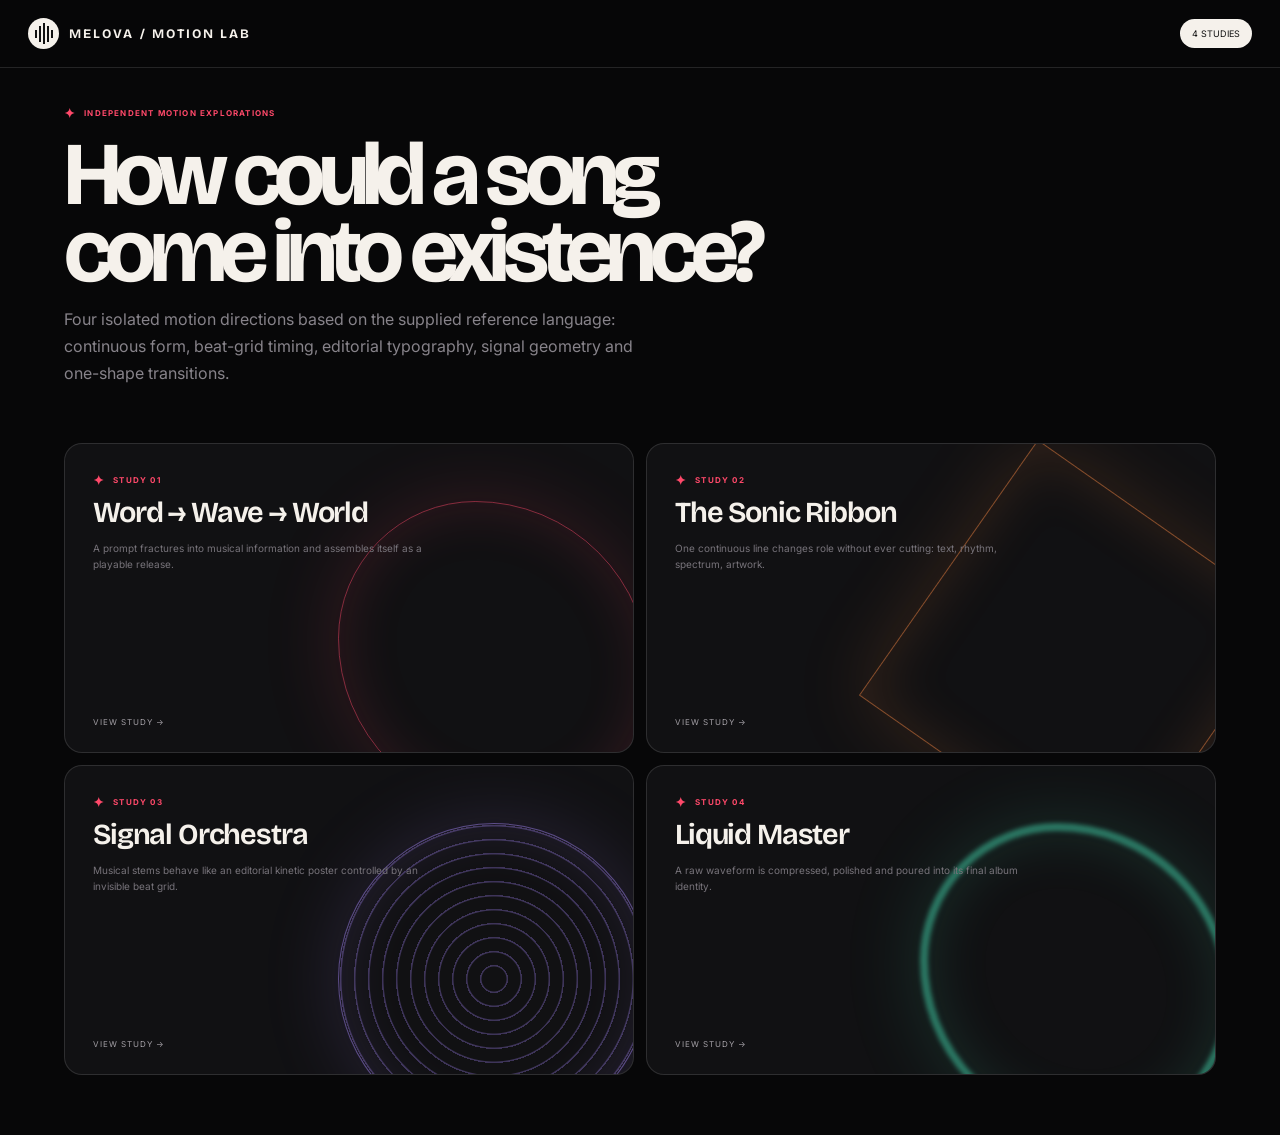
==== index.html @ 2d147fee "Add Melova motion studies" ====
<!doctype html><html><head><meta charset="utf-8"><meta name="viewport" content="width=device-width"><title>MELOVA Motion Studies</title><link rel="stylesheet" href="assets/base.css"></head><body><nav class="top"><a class="brand" href="index.html"><span class="mark"><i></i><i></i><i></i><i></i><i></i></span>MELOVA / MOTION LAB</a><div class="nav"><a class="active">4 STUDIES</a></div></nav><main class="home"><header><div class="eyebrow">INDEPENDENT MOTION EXPLORATIONS</div><h1>How could a song<br>come into existence?</h1><p>Four isolated motion directions based on the supplied reference language: continuous form, beat-grid timing, editorial typography, signal geometry and one-shape transitions.</p></header><section class="grid"><a class="tile" href="word-to-wave.html" style="--c:#ff496a"><span class="eyebrow">STUDY 01</span><h2>Word → Wave → World</h2><p>A prompt fractures into musical information and assembles itself as a playable release.</p><i class="tile-art"></i></a><a class="tile" href="sonic-ribbon.html" style="--c:#ff8b45"><span class="eyebrow">STUDY 02</span><h2>The Sonic Ribbon</h2><p>One continuous line changes role without ever cutting: text, rhythm, spectrum, artwork.</p><i class="tile-art"></i></a><a class="tile" href="signal-orchestra.html" style="--c:#a989ff"><span class="eyebrow">STUDY 03</span><h2>Signal Orchestra</h2><p>Musical stems behave like an editorial kinetic poster controlled by an invisible beat grid.</p><i class="tile-art"></i></a><a class="tile" href="liquid-master.html" style="--c:#45d9b0"><span class="eyebrow">STUDY 04</span><h2>Liquid Master</h2><p>A raw waveform is compressed, polished and poured into its final album identity.</p><i class="tile-art"></i></a></section></main></body></html>
---- assets/base.css ----
@import url('https://fonts.googleapis.com/css2?family=Bricolage+Grotesque:opsz,wght@12..96,500;12..96,600;12..96,700&family=Inter:wght@400;500;600&display=swap');
:root{--ink:#070708;--paper:#f5f1eb;--hot:#ff496a;--muted:#827e84;--line:rgba(255,255,255,.12)}*{box-sizing:border-box}html,body{margin:0;min-height:100%;background:var(--ink);color:var(--paper);font-family:Inter,sans-serif}button,a{font:inherit;color:inherit}button{cursor:pointer}.top{position:fixed;z-index:50;left:0;right:0;top:0;height:68px;padding:0 28px;display:flex;align-items:center;justify-content:space-between;border-bottom:1px solid var(--line);background:rgba(7,7,8,.78);backdrop-filter:blur(18px)}.brand{display:flex;align-items:center;gap:10px;font:700 13px 'Bricolage Grotesque';letter-spacing:.16em;text-decoration:none}.mark{width:31px;height:31px;display:flex;align-items:center;justify-content:center;gap:2px;border-radius:50%;background:var(--paper)}.mark i{width:2px;height:8px;background:#111}.mark i:nth-child(2),.mark i:nth-child(4){height:16px}.mark i:nth-child(3){height:21px}.nav{display:flex;align-items:center;gap:7px}.nav a,.nav button{padding:8px 11px;border:1px solid var(--line);border-radius:99px;background:#111114;color:#aaa6ac;font-size:9px;text-decoration:none}.nav a.active{color:#111;background:var(--paper)}.stage{position:relative;height:100vh;min-height:680px;padding:98px 5vw 42px;overflow:hidden;isolation:isolate}.eyebrow{display:flex;align-items:center;gap:8px;color:var(--hot);font-size:8px;font-weight:700;letter-spacing:.15em}.eyebrow:before{content:'✦';font-size:13px}.copy{position:absolute;z-index:5;left:5vw;bottom:7vh;max-width:510px}.copy h1{margin:14px 0 13px;font:700 clamp(48px,6vw,90px)/.88 'Bricolage Grotesque';letter-spacing:-.07em}.copy p{max-width:430px;margin:0;color:#8c888f;font-size:12px;line-height:1.65}.meta{position:absolute;z-index:10;right:4vw;bottom:5vh;display:flex;gap:22px;color:#6b676e;font-size:8px}.meta span{display:flex;flex-direction:column;gap:5px}.meta b{color:#d4d0d4;font-size:10px}.grain{position:absolute;z-index:20;inset:0;opacity:.13;pointer-events:none;background-image:url("data:image/svg+xml,%3Csvg viewBox='0 0 160 160' xmlns='http://www.w3.org/2000/svg'%3E%3Cfilter id='n'%3E%3CfeTurbulence type='fractalNoise' baseFrequency='.9' numOctaves='3' stitchTiles='stitch'/%3E%3C/filter%3E%3Crect width='100%25' height='100%25' filter='url(%23n)' opacity='.45'/%3E%3C/svg%3E")}.paused *{animation-play-state:paused!important}.backdrop{position:absolute;z-index:-3;inset:0;background:radial-gradient(circle at 72% 42%,color-mix(in srgb,var(--hot) 18%,transparent),transparent 28%),#09090b}.badge{position:absolute;z-index:5;right:5vw;top:90px;color:#77737a;font-size:8px;letter-spacing:.14em}.home{min-height:100vh;padding:105px 5vw 60px}.home header{max-width:900px}.home h1{margin:15px 0;font:700 clamp(52px,7vw,105px)/.86 'Bricolage Grotesque';letter-spacing:-.075em}.home header p{max-width:600px;color:#87838a;line-height:1.7}.grid{margin-top:55px;display:grid;grid-template-columns:repeat(2,1fr);gap:12px}.tile{position:relative;min-height:310px;padding:28px;overflow:hidden;border:1px solid var(--line);border-radius:18px;background:#111113;text-decoration:none}.tile:after{content:'VIEW STUDY →';position:absolute;left:28px;bottom:25px;color:#a4a0a6;font-size:8px;letter-spacing:.13em}.tile h2{position:relative;z-index:2;margin:7px 0;font:650 29px 'Bricolage Grotesque';letter-spacing:-.04em}.tile p{position:relative;z-index:2;max-width:350px;color:#77737a;font-size:10px;line-height:1.6}.tile-art{position:absolute;right:-3%;bottom:-20%;width:55%;aspect-ratio:1;border:1px solid color-mix(in srgb,var(--c) 50%,transparent);border-radius:44% 56%;box-shadow:inset 0 0 60px color-mix(in srgb,var(--c) 14%,transparent),0 0 80px color-mix(in srgb,var(--c) 15%,transparent);animation:homeMorph 5s ease-in-out infinite alternate}.tile:nth-child(2) .tile-art{border-radius:0;transform:rotate(35deg)}.tile:nth-child(3) .tile-art{border-radius:50%;background:repeating-radial-gradient(circle,transparent 0 12px,color-mix(in srgb,var(--c) 30%,transparent) 13px 14px)}.tile:nth-child(4) .tile-art{filter:blur(2px);border-width:8px}@keyframes homeMorph{to{border-radius:60% 40% 35% 65%;transform:rotate(25deg) scale(1.08)}}
@media(max-width:700px){.top{padding:0 14px}.nav a{display:none}.stage{min-height:760px;padding-inline:20px}.copy{left:20px;right:20px;bottom:80px}.copy h1{font-size:55px}.meta{display:none}.badge{right:20px}.grid{grid-template-columns:1fr}.home{padding-inline:16px}.tile{min-height:280px}}
@media(prefers-reduced-motion:reduce){*{animation-duration:.01ms!important;animation-iteration-count:1!important}}
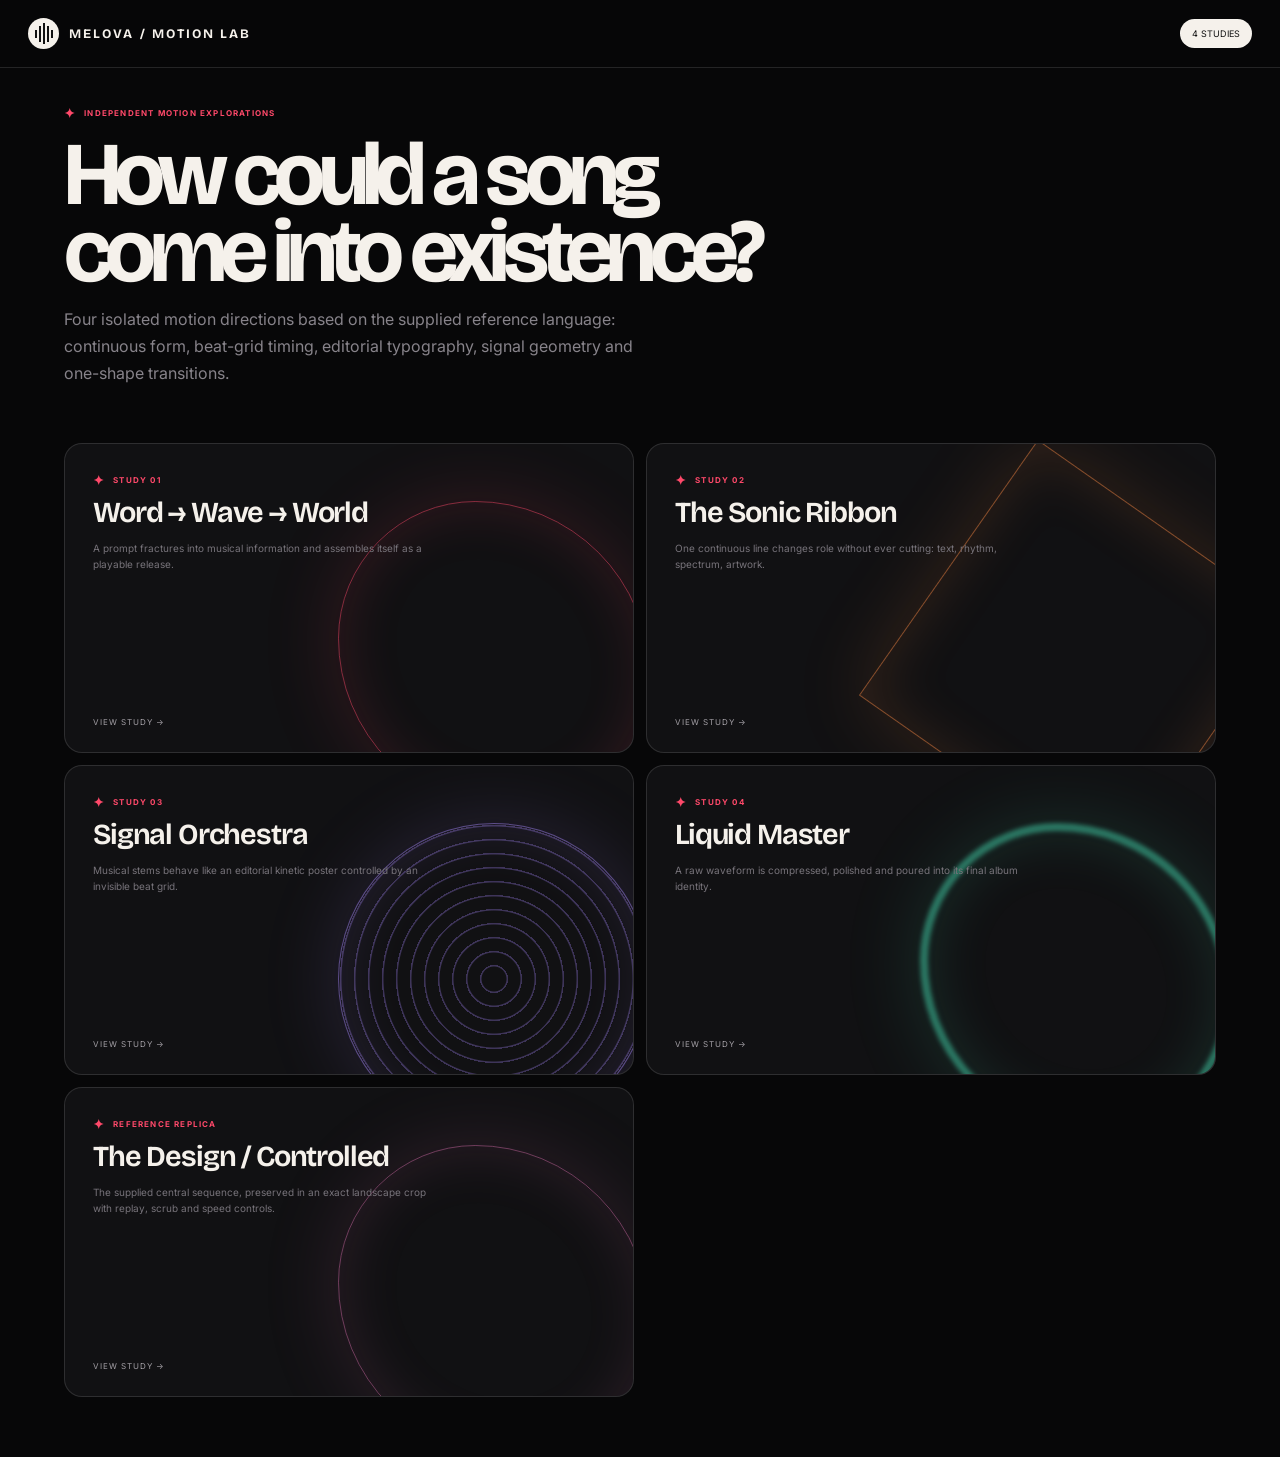
==== commit 19bf3122: "Add controlled reference replica" ====
--- a/index.html
+++ b/index.html
@@ -1 +1 @@
-<!doctype html><html><head><meta charset="utf-8"><meta name="viewport" content="width=device-width"><title>MELOVA Motion Studies</title><link rel="stylesheet" href="assets/base.css"></head><body><nav class="top"><a class="brand" href="index.html"><span class="mark"><i></i><i></i><i></i><i></i><i></i></span>MELOVA / MOTION LAB</a><div class="nav"><a class="active">4 STUDIES</a></div></nav><main class="home"><header><div class="eyebrow">INDEPENDENT MOTION EXPLORATIONS</div><h1>How could a song<br>come into existence?</h1><p>Four isolated motion directions based on the supplied reference language: continuous form, beat-grid timing, editorial typography, signal geometry and one-shape transitions.</p></header><section class="grid"><a class="tile" href="word-to-wave.html" style="--c:#ff496a"><span class="eyebrow">STUDY 01</span><h2>Word → Wave → World</h2><p>A prompt fractures into musical information and assembles itself as a playable release.</p><i class="tile-art"></i></a><a class="tile" href="sonic-ribbon.html" style="--c:#ff8b45"><span class="eyebrow">STUDY 02</span><h2>The Sonic Ribbon</h2><p>One continuous line changes role without ever cutting: text, rhythm, spectrum, artwork.</p><i class="tile-art"></i></a><a class="tile" href="signal-orchestra.html" style="--c:#a989ff"><span class="eyebrow">STUDY 03</span><h2>Signal Orchestra</h2><p>Musical stems behave like an editorial kinetic poster controlled by an invisible beat grid.</p><i class="tile-art"></i></a><a class="tile" href="liquid-master.html" style="--c:#45d9b0"><span class="eyebrow">STUDY 04</span><h2>Liquid Master</h2><p>A raw waveform is compressed, polished and poured into its final album identity.</p><i class="tile-art"></i></a></section></main></body></html>
+<!doctype html><html><head><meta charset="utf-8"><meta name="viewport" content="width=device-width"><title>MELOVA Motion Studies</title><link rel="stylesheet" href="assets/base.css"></head><body><nav class="top"><a class="brand" href="index.html"><span class="mark"><i></i><i></i><i></i><i></i><i></i></span>MELOVA / MOTION LAB</a><div class="nav"><a class="active">4 STUDIES</a></div></nav><main class="home"><header><div class="eyebrow">INDEPENDENT MOTION EXPLORATIONS</div><h1>How could a song<br>come into existence?</h1><p>Four isolated motion directions based on the supplied reference language: continuous form, beat-grid timing, editorial typography, signal geometry and one-shape transitions.</p></header><section class="grid"><a class="tile" href="word-to-wave.html" style="--c:#ff496a"><span class="eyebrow">STUDY 01</span><h2>Word → Wave → World</h2><p>A prompt fractures into musical information and assembles itself as a playable release.</p><i class="tile-art"></i></a><a class="tile" href="sonic-ribbon.html" style="--c:#ff8b45"><span class="eyebrow">STUDY 02</span><h2>The Sonic Ribbon</h2><p>One continuous line changes role without ever cutting: text, rhythm, spectrum, artwork.</p><i class="tile-art"></i></a><a class="tile" href="signal-orchestra.html" style="--c:#a989ff"><span class="eyebrow">STUDY 03</span><h2>Signal Orchestra</h2><p>Musical stems behave like an editorial kinetic poster controlled by an invisible beat grid.</p><i class="tile-art"></i></a><a class="tile" href="liquid-master.html" style="--c:#45d9b0"><span class="eyebrow">STUDY 04</span><h2>Liquid Master</h2><p>A raw waveform is compressed, polished and poured into its final album identity.</p><i class="tile-art"></i></a><a class="tile" href="reference-replica.html" style="--c:#cf6aa5"><span class="eyebrow">REFERENCE REPLICA</span><h2>The Design / Controlled</h2><p>The supplied central sequence, preserved in an exact landscape crop with replay, scrub and speed controls.</p><i class="tile-art"></i></a></section></main></body></html>
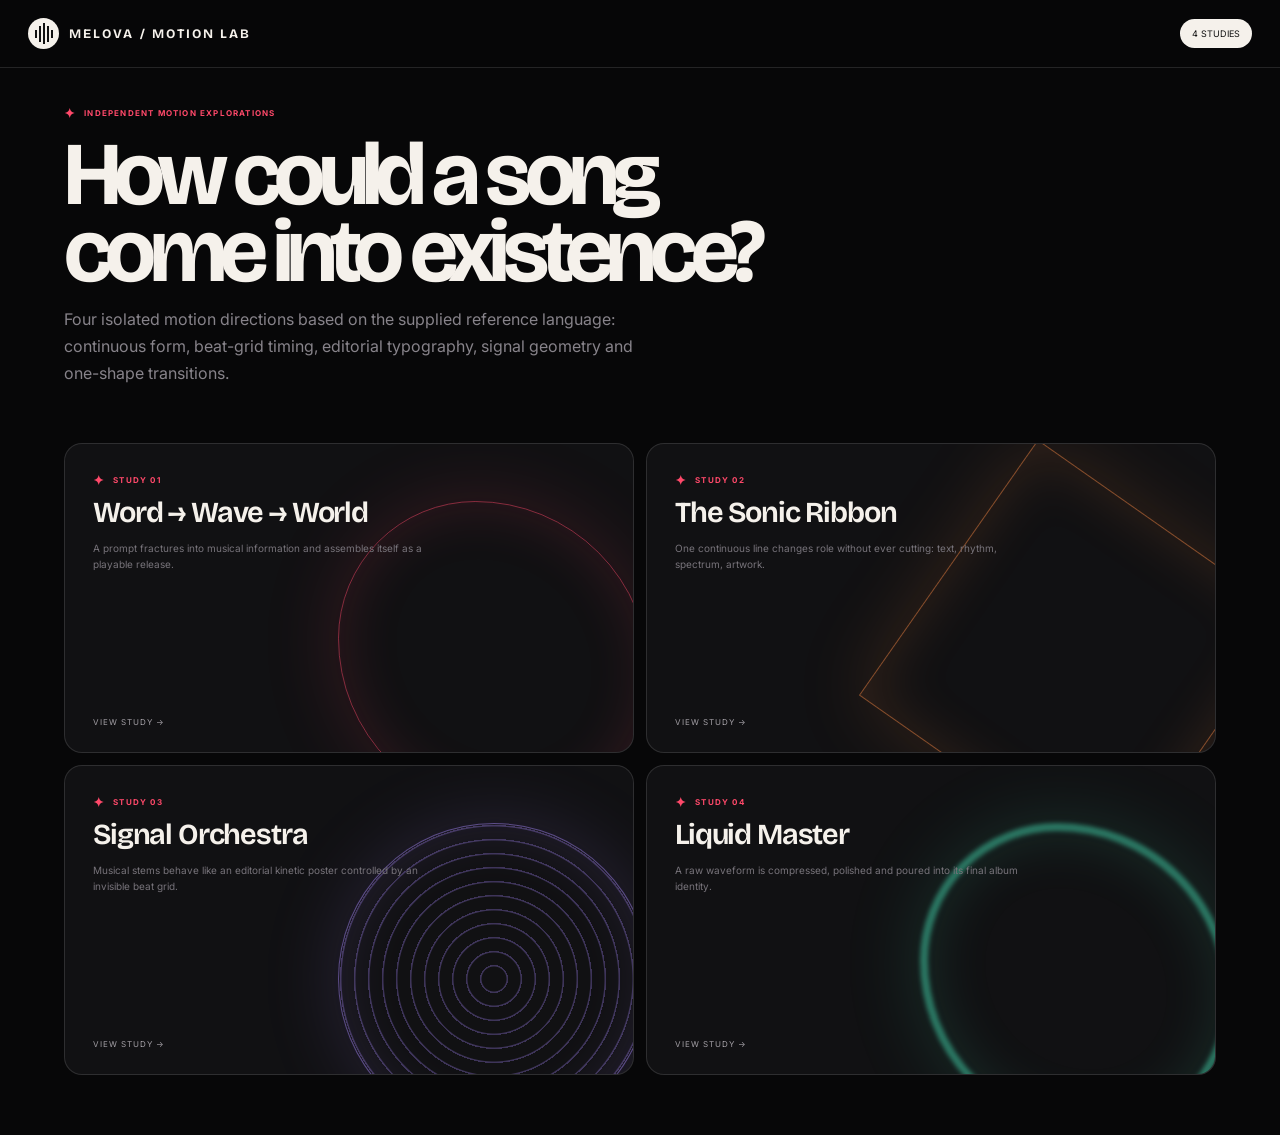
==== commit 3bac4965: "Restore original motion studies gallery" ====
--- a/index.html
+++ b/index.html
@@ -1 +1 @@
-<!doctype html><html><head><meta charset="utf-8"><meta name="viewport" content="width=device-width"><title>MELOVA Motion Studies</title><link rel="stylesheet" href="assets/base.css"></head><body><nav class="top"><a class="brand" href="index.html"><span class="mark"><i></i><i></i><i></i><i></i><i></i></span>MELOVA / MOTION LAB</a><div class="nav"><a class="active">4 STUDIES</a></div></nav><main class="home"><header><div class="eyebrow">INDEPENDENT MOTION EXPLORATIONS</div><h1>How could a song<br>come into existence?</h1><p>Four isolated motion directions based on the supplied reference language: continuous form, beat-grid timing, editorial typography, signal geometry and one-shape transitions.</p></header><section class="grid"><a class="tile" href="word-to-wave.html" style="--c:#ff496a"><span class="eyebrow">STUDY 01</span><h2>Word → Wave → World</h2><p>A prompt fractures into musical information and assembles itself as a playable release.</p><i class="tile-art"></i></a><a class="tile" href="sonic-ribbon.html" style="--c:#ff8b45"><span class="eyebrow">STUDY 02</span><h2>The Sonic Ribbon</h2><p>One continuous line changes role without ever cutting: text, rhythm, spectrum, artwork.</p><i class="tile-art"></i></a><a class="tile" href="signal-orchestra.html" style="--c:#a989ff"><span class="eyebrow">STUDY 03</span><h2>Signal Orchestra</h2><p>Musical stems behave like an editorial kinetic poster controlled by an invisible beat grid.</p><i class="tile-art"></i></a><a class="tile" href="liquid-master.html" style="--c:#45d9b0"><span class="eyebrow">STUDY 04</span><h2>Liquid Master</h2><p>A raw waveform is compressed, polished and poured into its final album identity.</p><i class="tile-art"></i></a><a class="tile" href="reference-replica.html" style="--c:#cf6aa5"><span class="eyebrow">REFERENCE REPLICA</span><h2>The Design / Controlled</h2><p>The supplied central sequence, preserved in an exact landscape crop with replay, scrub and speed controls.</p><i class="tile-art"></i></a></section></main></body></html>
+<!doctype html><html><head><meta charset="utf-8"><meta name="viewport" content="width=device-width"><title>MELOVA Motion Studies</title><link rel="stylesheet" href="assets/base.css"></head><body><nav class="top"><a class="brand" href="index.html"><span class="mark"><i></i><i></i><i></i><i></i><i></i></span>MELOVA / MOTION LAB</a><div class="nav"><a class="active">4 STUDIES</a></div></nav><main class="home"><header><div class="eyebrow">INDEPENDENT MOTION EXPLORATIONS</div><h1>How could a song<br>come into existence?</h1><p>Four isolated motion directions based on the supplied reference language: continuous form, beat-grid timing, editorial typography, signal geometry and one-shape transitions.</p></header><section class="grid"><a class="tile" href="word-to-wave.html" style="--c:#ff496a"><span class="eyebrow">STUDY 01</span><h2>Word → Wave → World</h2><p>A prompt fractures into musical information and assembles itself as a playable release.</p><i class="tile-art"></i></a><a class="tile" href="sonic-ribbon.html" style="--c:#ff8b45"><span class="eyebrow">STUDY 02</span><h2>The Sonic Ribbon</h2><p>One continuous line changes role without ever cutting: text, rhythm, spectrum, artwork.</p><i class="tile-art"></i></a><a class="tile" href="signal-orchestra.html" style="--c:#a989ff"><span class="eyebrow">STUDY 03</span><h2>Signal Orchestra</h2><p>Musical stems behave like an editorial kinetic poster controlled by an invisible beat grid.</p><i class="tile-art"></i></a><a class="tile" href="liquid-master.html" style="--c:#45d9b0"><span class="eyebrow">STUDY 04</span><h2>Liquid Master</h2><p>A raw waveform is compressed, polished and poured into its final album identity.</p><i class="tile-art"></i></a></section></main></body></html>
